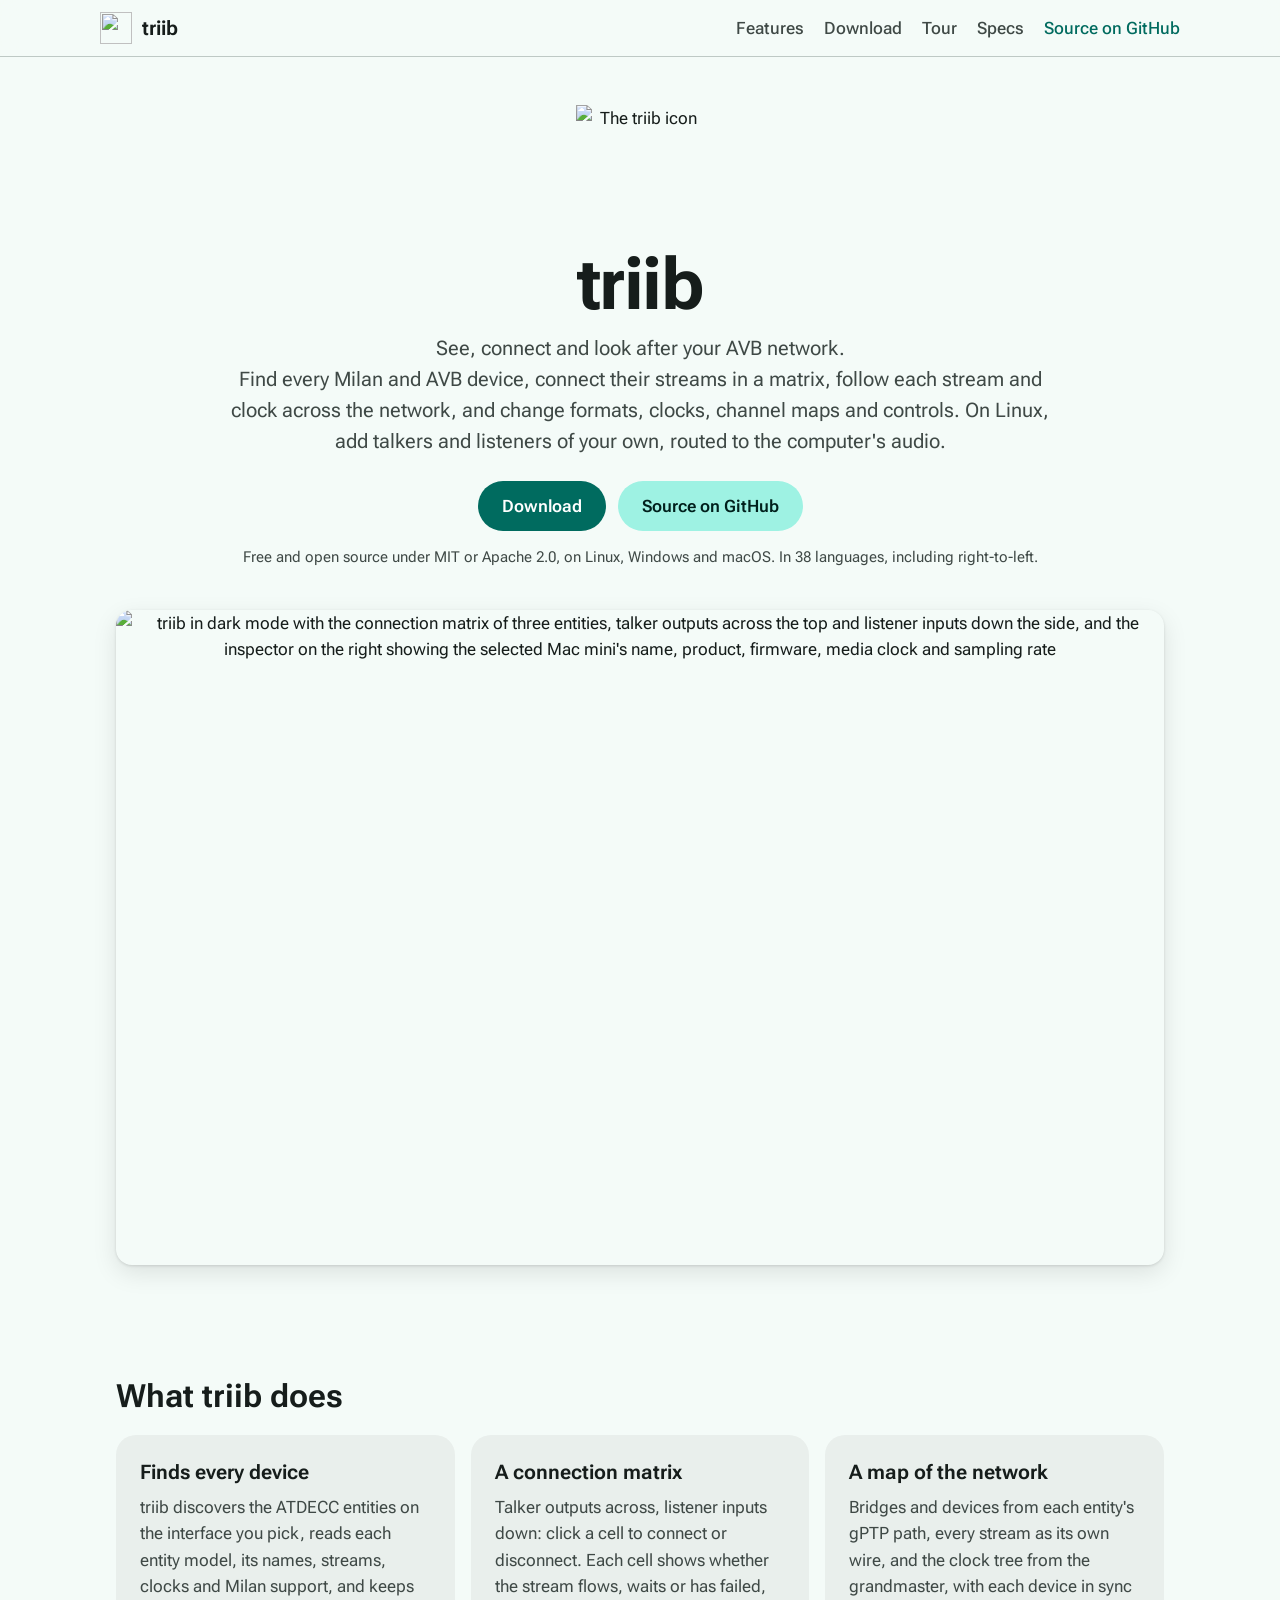
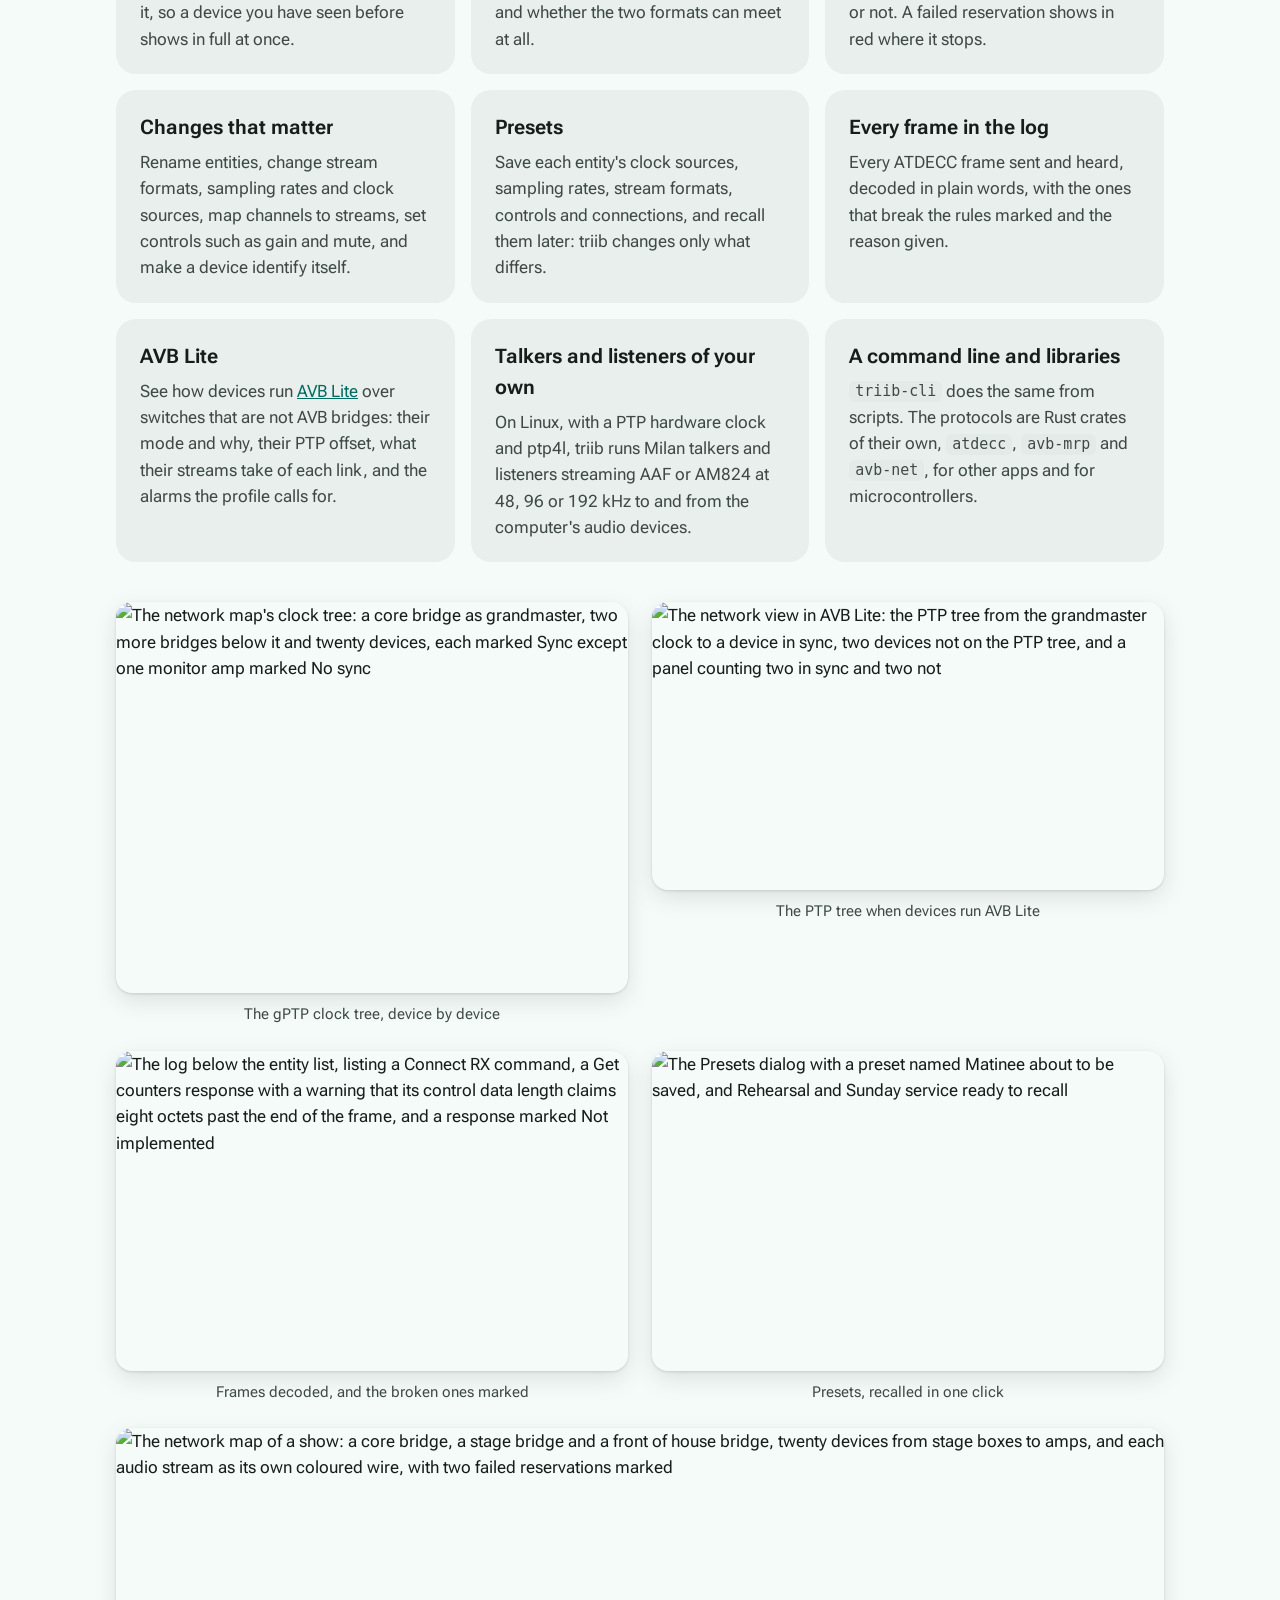
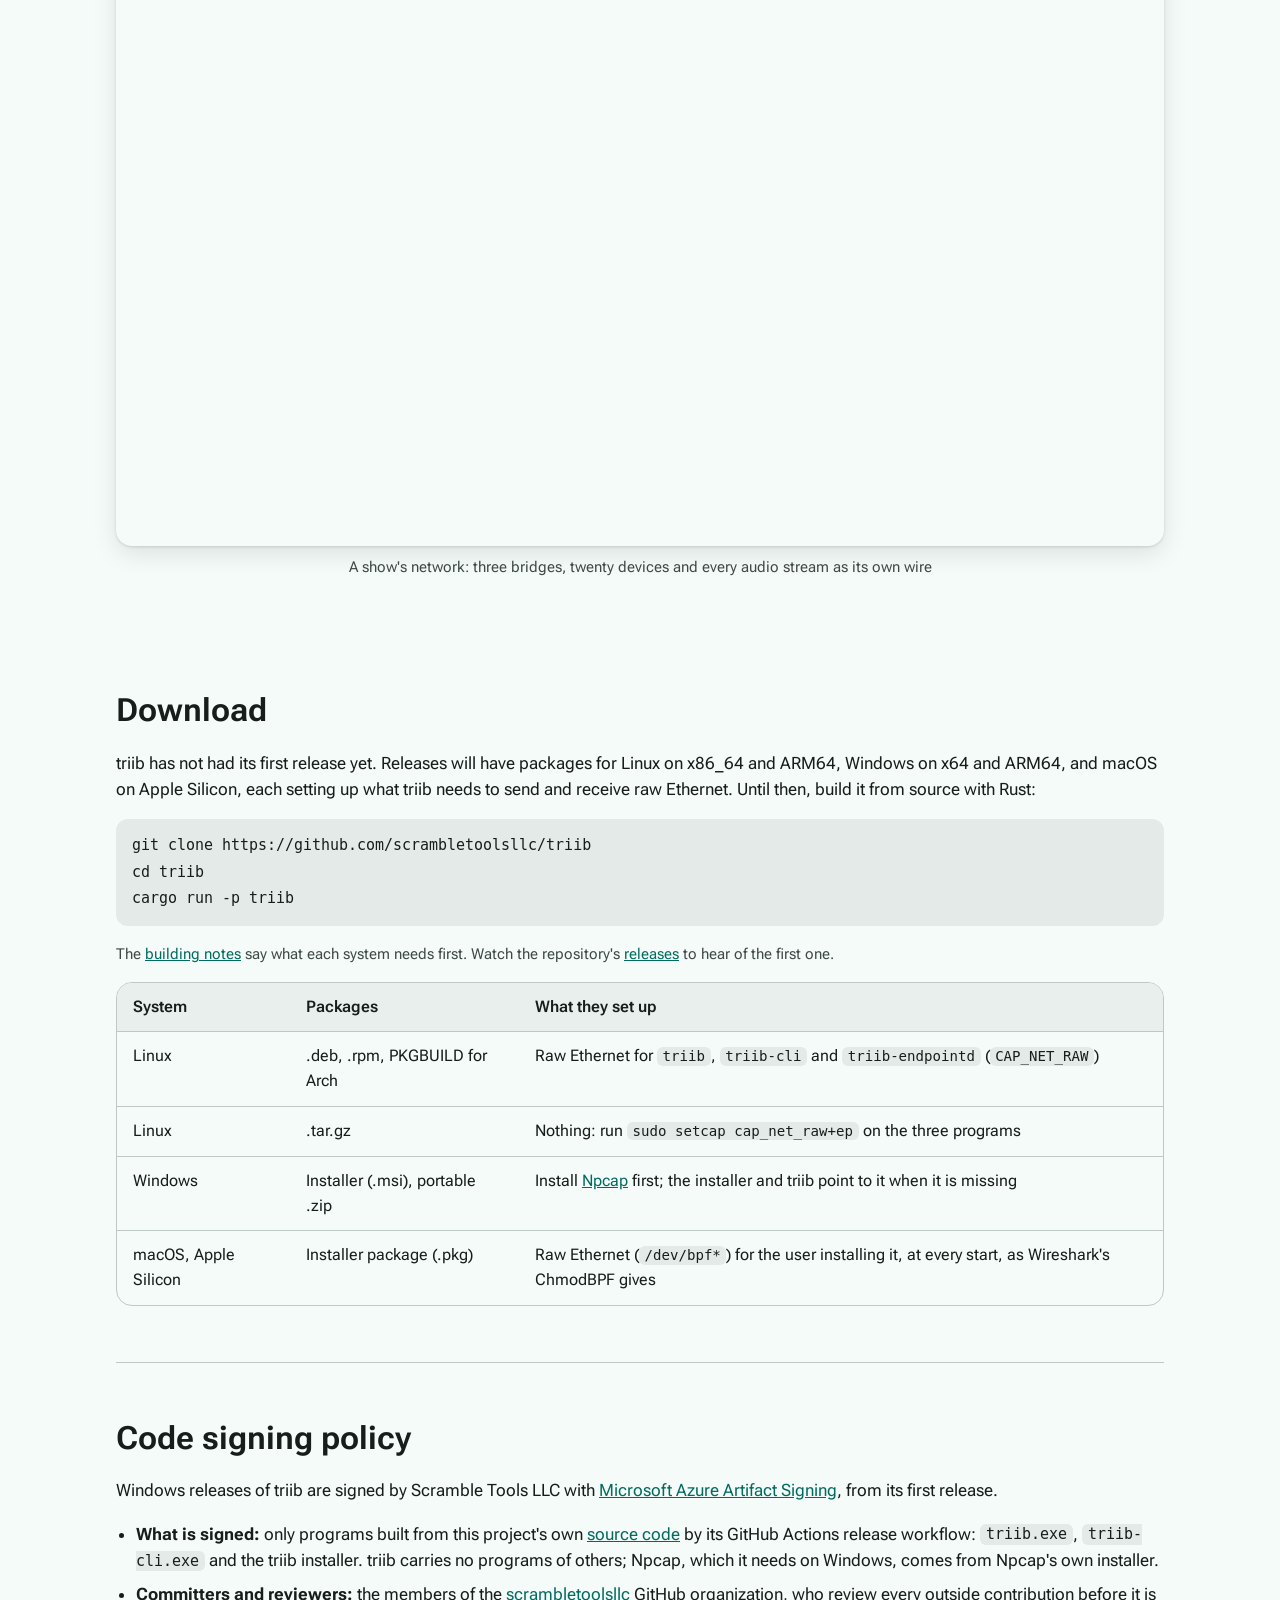
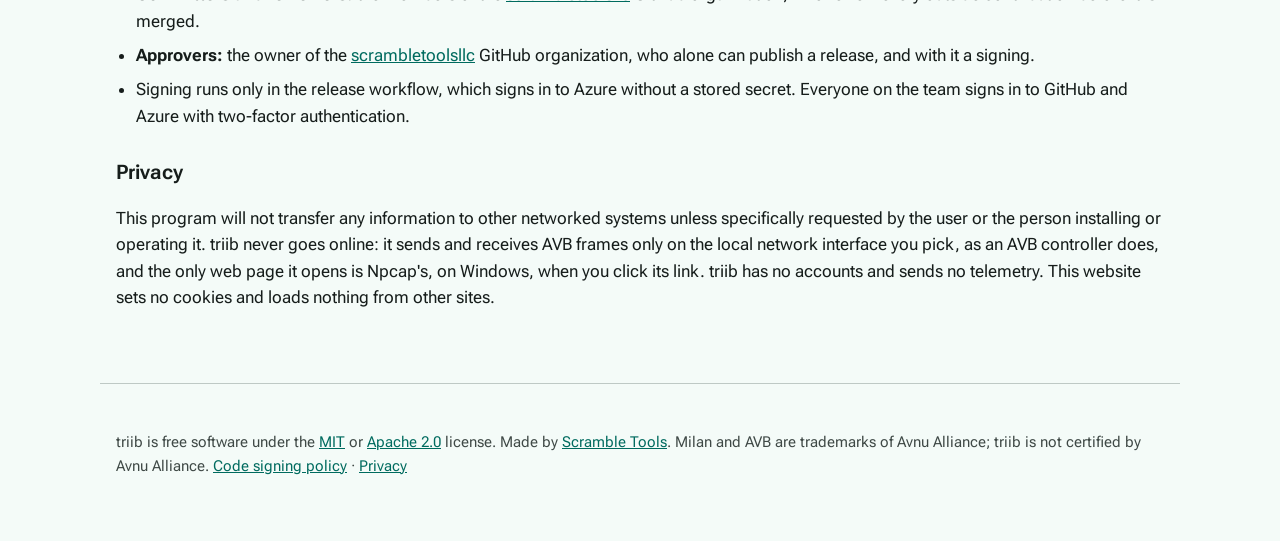
==== site/index.html @ e5b4dc51 "feat: a website, as prev has - site/ has the home page, a tour and the specifications, in the   app'" ====
<!doctype html>
<html lang="en">
<head>
<meta charset="utf-8">
<meta name="viewport" content="width=device-width, initial-scale=1">
<title>triib: an AVB and Milan controller for Linux, Windows and macOS</title>
<meta name="description" content="triib is a free, open source ATDECC (IEEE 1722.1) controller with Milan and AVB Lite support: it finds the AVB devices on your network, connects their streams, maps the network and its clocks, and on Linux runs talkers and listeners of its own.">
<link rel="icon" href="favicon.png" type="image/png">
<link rel="stylesheet" href="style.css">
</head>
<body>

<header class="top">
  <a class="brand" href="#"><img src="icon.png" alt="" width="32" height="32">triib</a>
  <nav>
    <a href="#features">Features</a>
    <a href="#download">Download</a>
    <a href="guide.html">Tour</a>
    <a href="specs.html">Specs</a>
    <a class="repo" href="https://github.com/scrambletoolsllc/triib">Source on GitHub</a>
  </nav>
</header>

<main>
  <section class="hero">
    <img class="hero-icon" src="icon.png" alt="The triib icon" width="128" height="128">
    <h1>triib</h1>
    <p class="lede"><span class="lede-first">See, connect and look after your AVB network.</span>
      <span class="lede-rest">Find every Milan and AVB device, connect their streams in a matrix, follow each stream and clock across the network, and change formats, clocks, channel maps and controls. On Linux, add talkers and listeners of your own, routed to the computer's&nbsp;audio.</span></p>
    <p class="actions">
      <a class="button filled" href="#download">Download</a>
      <a class="button tonal" href="https://github.com/scrambletoolsllc/triib">Source on GitHub</a>
    </p>
    <p class="small">Free and open source under MIT or Apache 2.0, on Linux, Windows and macOS. In 38 languages, including right-to-left.</p>
    <img class="shot hero-shot" src="screenshots/matrix.png" alt="triib in dark mode with the connection matrix of three entities, talker outputs across the top and listener inputs down the side, and the inspector on the right showing the selected Mac mini's name, product, firmware, media clock and sampling rate" width="1360" height="850">
  </section>

  <section id="features" class="features">
    <h2>What triib does</h2>
    <div class="grid">
      <article>
        <h3>Finds every device</h3>
        <p>triib discovers the ATDECC entities on the interface you pick, reads each entity model, its names, streams, clocks and Milan support, and keeps it, so a device you have seen before shows in full at once.</p>
      </article>
      <article>
        <h3>A connection matrix</h3>
        <p>Talker outputs across, listener inputs down: click a cell to connect or disconnect. Each cell shows whether the stream flows, waits or has failed, and whether the two formats can meet at all.</p>
      </article>
      <article>
        <h3>A map of the network</h3>
        <p>Bridges and devices from each entity's gPTP path, every stream as its own wire, and the clock tree from the grandmaster, with each device in sync or not. A failed reservation shows in red where it stops.</p>
      </article>
      <article>
        <h3>Changes that matter</h3>
        <p>Rename entities, change stream formats, sampling rates and clock sources, map channels to streams, set controls such as gain and mute, and make a device identify itself.</p>
      </article>
      <article>
        <h3>Presets</h3>
        <p>Save each entity's clock sources, sampling rates, stream formats, controls and connections, and recall them later: triib changes only what differs.</p>
      </article>
      <article>
        <h3>Every frame in the log</h3>
        <p>Every ATDECC frame sent and heard, decoded in plain words, with the ones that break the rules marked and the reason given.</p>
      </article>
      <article>
        <h3>AVB Lite</h3>
        <p>See how devices run <a href="https://github.com/avbcommunity/profiles/blob/main/avb_lite.md">AVB Lite</a> over switches that are not AVB bridges: their mode and why, their PTP offset, what their streams take of each link, and the alarms the profile calls for.</p>
      </article>
      <article>
        <h3>Talkers and listeners of your own</h3>
        <p>On Linux, with a PTP hardware clock and ptp4l, triib runs Milan talkers and listeners streaming AAF or AM824 at 48, 96 or 192 kHz to and from the computer's audio devices.</p>
      </article>
      <article>
        <h3>A command line and libraries</h3>
        <p><code>triib-cli</code> does the same from scripts. The protocols are Rust crates of their own, <code>atdecc</code>, <code>avb-mrp</code> and <code>avb-net</code>, for other apps and for microcontrollers.</p>
      </article>
    </div>
    <div class="gallery">
      <figure><img class="shot" src="screenshots/network-clock.png" alt="The network map's clock tree: a core bridge as grandmaster, two more bridges below it and twenty devices, each marked Sync except one monitor amp marked No sync" width="1360" height="1038" loading="lazy"><figcaption>The gPTP clock tree, device by device</figcaption></figure>
      <figure><img class="shot" src="screenshots/avb-lite.png" alt="The network view in AVB Lite: the PTP tree from the grandmaster clock to a device in sync, two devices not on the PTP tree, and a panel counting two in sync and two not" width="1360" height="765" loading="lazy"><figcaption>The PTP tree when devices run AVB Lite</figcaption></figure>
      <figure><img class="shot" src="screenshots/log.png" alt="The log below the entity list, listing a Connect RX command, a Get counters response with a warning that its control data length claims eight octets past the end of the frame, and a response marked Not implemented" width="1360" height="850" loading="lazy"><figcaption>Frames decoded, and the broken ones marked</figcaption></figure>
      <figure><img class="shot" src="screenshots/presets.png" alt="The Presets dialog with a preset named Matinee about to be saved, and Rehearsal and Sunday service ready to recall" width="1360" height="850" loading="lazy"><figcaption>Presets, recalled in one click</figcaption></figure>
    </div>
    <figure class="wide">
      <img class="shot" src="screenshots/network.png" alt="The network map of a show: a core bridge, a stage bridge and a front of house bridge, twenty devices from stage boxes to amps, and each audio stream as its own coloured wire, with two failed reservations marked" width="1360" height="932" loading="lazy">
      <figcaption>A show's network: three bridges, twenty devices and every audio stream as its own wire</figcaption>
    </figure>
  </section>

  <section id="download" class="download">
    <h2>Download</h2>
    <p>triib has not had its first release yet. Releases will have packages for Linux on x86_64 and ARM64, Windows on x64 and ARM64, and macOS on Apple Silicon, each setting up what triib needs to send and receive raw Ethernet. Until then, build it from source with Rust:</p>
    <pre><code>git clone https://github.com/scrambletoolsllc/triib
cd triib
cargo run -p triib</code></pre>
    <p class="small">The <a href="https://github.com/scrambletoolsllc/triib#building">building notes</a> say what each system needs first. Watch the repository's <a href="https://github.com/scrambletoolsllc/triib/releases">releases</a> to hear of the first one.</p>
    <div class="table">
      <table>
        <thead><tr><th>System</th><th>Packages</th><th>What they set up</th></tr></thead>
        <tbody>
          <tr><td>Linux</td><td>.deb, .rpm, PKGBUILD for Arch</td><td>Raw Ethernet for <code>triib</code>, <code>triib-cli</code> and <code>triib-endpointd</code> (<code>CAP_NET_RAW</code>)</td></tr>
          <tr><td>Linux</td><td>.tar.gz</td><td>Nothing: run <code>sudo setcap cap_net_raw+ep</code> on the three programs</td></tr>
          <tr><td>Windows</td><td>Installer (.msi), portable .zip</td><td>Install <a href="https://npcap.com">Npcap</a> first; the installer and triib point to it when it is missing</td></tr>
          <tr><td>macOS, Apple Silicon</td><td>Installer package (.pkg)</td><td>Raw Ethernet (<code>/dev/bpf*</code>) for the user installing it, at every start, as Wireshark's ChmodBPF gives</td></tr>
        </tbody>
      </table>
    </div>
  </section>

  <section id="code-signing" class="policy">
    <h2>Code signing policy</h2>
    <p>Windows releases of triib are signed by Scramble Tools LLC with
      <a href="https://learn.microsoft.com/azure/artifact-signing/">Microsoft Azure Artifact Signing</a>, from its first release.</p>
    <ul>
      <li><strong>What is signed:</strong> only programs built from this project's own
        <a href="https://github.com/scrambletoolsllc/triib">source code</a> by its GitHub Actions release
        workflow: <code>triib.exe</code>, <code>triib-cli.exe</code> and the triib installer. triib carries no
        programs of others; Npcap, which it needs on Windows, comes from Npcap's own installer.</li>
      <li><strong>Committers and reviewers:</strong> the members of the
        <a href="https://github.com/scrambletoolsllc">scrambletoolsllc</a> GitHub organization, who review
        every outside contribution before it is merged.</li>
      <li><strong>Approvers:</strong> the owner of the
        <a href="https://github.com/scrambletoolsllc">scrambletoolsllc</a> GitHub organization, who alone can
        publish a release, and with it a signing.</li>
      <li>Signing runs only in the release workflow, which signs in to Azure without a stored secret.
        Everyone on the team signs in to GitHub and Azure with two-factor authentication.</li>
    </ul>
    <h3 id="privacy">Privacy</h3>
    <p>This program will not transfer any information to other networked systems unless specifically
      requested by the user or the person installing or operating it. triib never goes online: it
      sends and receives AVB frames only on the local network interface you pick, as an AVB
      controller does, and the only web page it opens is Npcap's, on Windows, when you click its
      link. triib has no accounts and sends no telemetry. This website sets no cookies and loads
      nothing from other sites.</p>
  </section>
</main>

<footer>
  <p>triib is free software under the <a href="https://github.com/scrambletoolsllc/triib/blob/main/LICENSE-MIT">MIT</a> or <a href="https://github.com/scrambletoolsllc/triib/blob/main/LICENSE-APACHE">Apache 2.0</a> license.
    Made by <a href="https://github.com/scrambletoolsllc">Scramble Tools</a>.
    Milan and AVB are trademarks of Avnu Alliance; triib is not certified by Avnu Alliance.
    <a href="#code-signing">Code signing policy</a> · <a href="#privacy">Privacy</a></p>
</footer>

</body>
</html>
---- site/style.css ----
/* triib's website, in the app's own Material 3 colors, from its teal seed. */

@font-face {
  font-family: "Roboto Flex";
  src: url("RobotoFlex.ttf") format("truetype");
  font-weight: 100 1000;
  font-display: swap;
}

:root {
  --primary: #006b5f;
  --on-primary: #ffffff;
  --primary-container: #9ef2e3;
  --on-primary-container: #00201c;
  --surface: #f4fbf8;
  --surface-container: #e9efec;
  --surface-container-high: #e3eae7;
  --on-surface: #161d1b;
  --on-surface-variant: #3f4946;
  --outline-variant: #bec9c5;
  --shadow: 0 1px 3px rgb(0 0 0 / 0.12), 0 8px 24px rgb(0 0 0 / 0.10);
  --hero-shadow: var(--shadow);
  color-scheme: light;
}

@media (prefers-color-scheme: dark) {
  :root {
    --primary: #82d5c7;
    --on-primary: #003731;
    --primary-container: #005048;
    --on-primary-container: #9ef2e3;
    --surface: #0e1513;
    --surface-container: #1a211f;
    --surface-container-high: #252b2a;
    --on-surface: #dde4e1;
    --on-surface-variant: #bec9c5;
    --outline-variant: #3f4946;
    --shadow: 0 1px 3px rgb(0 0 0 / 0.4), 0 8px 24px rgb(0 0 0 / 0.35);
    /* A hairline and a soft glow in the accent color, so the dark hero
       screenshot stands off the dark page. */
    --hero-shadow:
      0 0 0 1px rgb(130 213 199 / 0.20),
      0 0 48px 0 rgb(130 213 199 / 0.18),
      0 0 140px 16px rgb(0 137 123 / 0.22),
      0 24px 64px rgb(0 0 0 / 0.5);
    color-scheme: dark;
  }
}

* { box-sizing: border-box; }

body {
  margin: 0;
  background: var(--surface);
  color: var(--on-surface);
  font-family: "Roboto Flex", system-ui, sans-serif;
  font-size: 17px;
  line-height: 1.55;
}

a { color: var(--primary); }

code {
  font-family: ui-monospace, "DejaVu Sans Mono", monospace;
  font-size: 0.88em;
  background: var(--surface-container-high);
  padding: 0.1em 0.4em;
  border-radius: 6px;
  overflow-wrap: anywhere;
}

.top {
  position: sticky;
  top: 0;
  z-index: 1;
  display: flex;
  align-items: center;
  justify-content: space-between;
  gap: 16px;
  flex-wrap: wrap;
  padding: 12px max(16px, calc((100% - 1080px) / 2));
  background: color-mix(in srgb, var(--surface) 88%, transparent);
  backdrop-filter: blur(12px);
  border-bottom: 1px solid var(--outline-variant);
}

.brand {
  display: flex;
  align-items: center;
  gap: 10px;
  color: var(--on-surface);
  font-weight: 650;
  font-size: 20px;
  text-decoration: none;
}

.top nav { display: flex; gap: 20px; flex-wrap: wrap; }
.top nav a { color: var(--on-surface-variant); text-decoration: none; font-weight: 500; }
.top nav a:hover { color: var(--primary); }
.top nav .repo { color: var(--primary); }

main, footer { max-width: 1080px; margin: 0 auto; padding: 0 16px; }

section { padding: 56px 0; }
h1 { font-size: clamp(48px, 9vw, 72px); line-height: 1; margin: 16px 0 12px; font-weight: 700; letter-spacing: -0.02em; }
h2 { font-size: 32px; line-height: 1.2; margin: 0 0 20px; font-weight: 650; }
h3 { font-size: 20px; margin: 0 0 6px; font-weight: 650; }

.hero { text-align: center; padding-top: 48px; }
.hero-icon { display: block; margin: 0 auto; }
.lede { font-size: 20px; max-width: 680px; margin: 0 auto 24px; color: var(--on-surface-variant); }
/* The rest of the hero's lede wraps at twice the width of its first
   line, centred under it; narrower windows wrap it at their own width. */
.hero .lede { width: fit-content; max-width: none; }
.lede-first { display: block; white-space: nowrap; }
.lede-rest { display: block; width: 0; min-width: 200%; margin-left: -50%; }
@media (max-width: 1000px) {
  .hero .lede { max-width: 680px; }
  .lede-rest { width: auto; min-width: 0; margin-left: 0; }
}
@media (max-width: 640px) {
  .lede-first { white-space: normal; }
}
.small { font-size: 15px; color: var(--on-surface-variant); }

.actions { display: flex; gap: 12px; justify-content: center; flex-wrap: wrap; margin: 0 0 12px; }
.button {
  display: inline-block;
  padding: 12px 24px;
  border-radius: 999px;
  font-weight: 600;
  text-decoration: none;
}
.button.filled { background: var(--primary); color: var(--on-primary); }
.button.tonal { background: var(--primary-container); color: var(--on-primary-container); }
.button:hover { filter: brightness(1.08); }

.shot { display: block; width: 100%; height: auto; border-radius: 16px; box-shadow: var(--shadow); }
.hero-shot { margin-top: 40px; box-shadow: var(--hero-shadow); }

.grid { display: grid; grid-template-columns: repeat(auto-fit, minmax(280px, 1fr)); gap: 16px; }
.grid article { background: var(--surface-container); border-radius: 20px; padding: 22px 24px; }
.grid p { margin: 0; color: var(--on-surface-variant); }

.gallery { display: grid; grid-template-columns: repeat(2, 1fr); gap: 24px; margin-top: 40px; }
.gallery.three { grid-template-columns: repeat(3, 1fr); }
.shot.plain { border-radius: 8px; }
.section-lede { max-width: 720px; margin: 0 auto; text-align: center; color: var(--on-surface-variant); }
figure { margin: 0; }
figure.wide { margin-top: 24px; }
figcaption { margin-top: 10px; text-align: center; color: var(--on-surface-variant); font-size: 15px; }

.table { overflow-x: auto; border-radius: 16px; border: 1px solid var(--outline-variant); }
table { width: 100%; border-collapse: collapse; font-size: 16px; }
th, td { text-align: left; padding: 12px 16px; border-bottom: 1px solid var(--outline-variant); vertical-align: top; }
tr:last-child td { border-bottom: none; }
th { background: var(--surface-container); font-weight: 600; }
td a { white-space: nowrap; }

.policy { border-top: 1px solid var(--outline-variant); }
.policy ul { padding-left: 20px; }
.policy li { margin-bottom: 8px; }
.policy h3 { margin-top: 28px; }

/* The specifications: label and value rows. */
.spec { width: 100%; border-collapse: collapse; margin: 8px 0 16px; font-size: 16px; }
.spec th, .spec td { text-align: left; vertical-align: top; padding: 10px 0; border-bottom: 1px solid var(--outline-variant); }
.spec th { width: 190px; padding-right: 20px; background: none; color: var(--on-surface-variant); font-weight: 600; }
.spec tr:last-child th, .spec tr:last-child td { border-bottom: none; }
.lede-left { color: var(--on-surface-variant); font-size: 18px; }
@media (max-width: 640px) {
  .spec, .spec tbody, .spec tr, .spec th, .spec td { display: block; width: auto; }
  .spec tr { padding: 0; border-bottom: 1px solid var(--outline-variant); }
  .spec tr:last-child { border-bottom: none; }
  .spec th { padding: 10px 0 0; border: none; }
  .spec td { padding: 2px 0 10px; border: none; }
}

/* The guide: one column of text, its screenshots a little wider. */
.guide { max-width: 860px; padding-top: 32px; padding-bottom: 56px; }
.guide h1 { font-size: clamp(40px, 7vw, 56px); margin-bottom: 24px; }
.guide h2 { margin-top: 56px; scroll-margin-top: 80px; }
.guide h3 { margin-top: 32px; scroll-margin-top: 80px; }
.guide figure { margin: 24px 0; }
.guide .table { margin: 16px 0; }
.guide pre { background: var(--surface-container-high); border-radius: 12px; padding: 14px 16px; overflow-x: auto; }
.guide pre code { background: none; padding: 0; overflow-wrap: normal; }
.guide li { margin-bottom: 6px; }
.guide .gallery { margin: 16px 0; gap: 16px; }
.guide figure.states { max-width: 520px; margin-left: auto; margin-right: auto; }
.guide figure.portrait { max-width: 460px; margin-left: auto; margin-right: auto; }
.contents ul { display: flex; flex-wrap: wrap; gap: 8px; padding: 0; margin: 0 0 24px; list-style: none; }
.contents li { margin: 0; }
.contents a { display: inline-block; padding: 6px 14px; border-radius: 999px; background: var(--surface-container); color: var(--on-surface); text-decoration: none; font-size: 15px; }
.contents a:hover { background: var(--primary-container); color: var(--on-primary-container); }

/* Building from source, until the first release. */
.download pre { background: var(--surface-container-high); border-radius: 12px; padding: 14px 16px; overflow-x: auto; }
.download pre code { background: none; padding: 0; overflow-wrap: normal; }

footer { padding: 32px 16px 48px; border-top: 1px solid var(--outline-variant); color: var(--on-surface-variant); font-size: 15px; }

@media (max-width: 640px) {
  section { padding: 40px 0; }
  .gallery, .gallery.three { grid-template-columns: 1fr; }
  /* Each download as a small card: the system, the file, then how. */
  thead { display: none; }
  table, tbody, tr, td { display: block; }
  tr { padding: 12px 16px; border-bottom: 1px solid var(--outline-variant); }
  tr:last-child { border-bottom: none; }
  td { padding: 2px 0; border: none; }
  td:first-child { font-weight: 600; }
  td:empty { display: none; }
  td code { white-space: normal; word-break: break-all; }
  .lede { font-size: 18px; }
  .top nav { gap: 14px; font-size: 15px; }
}
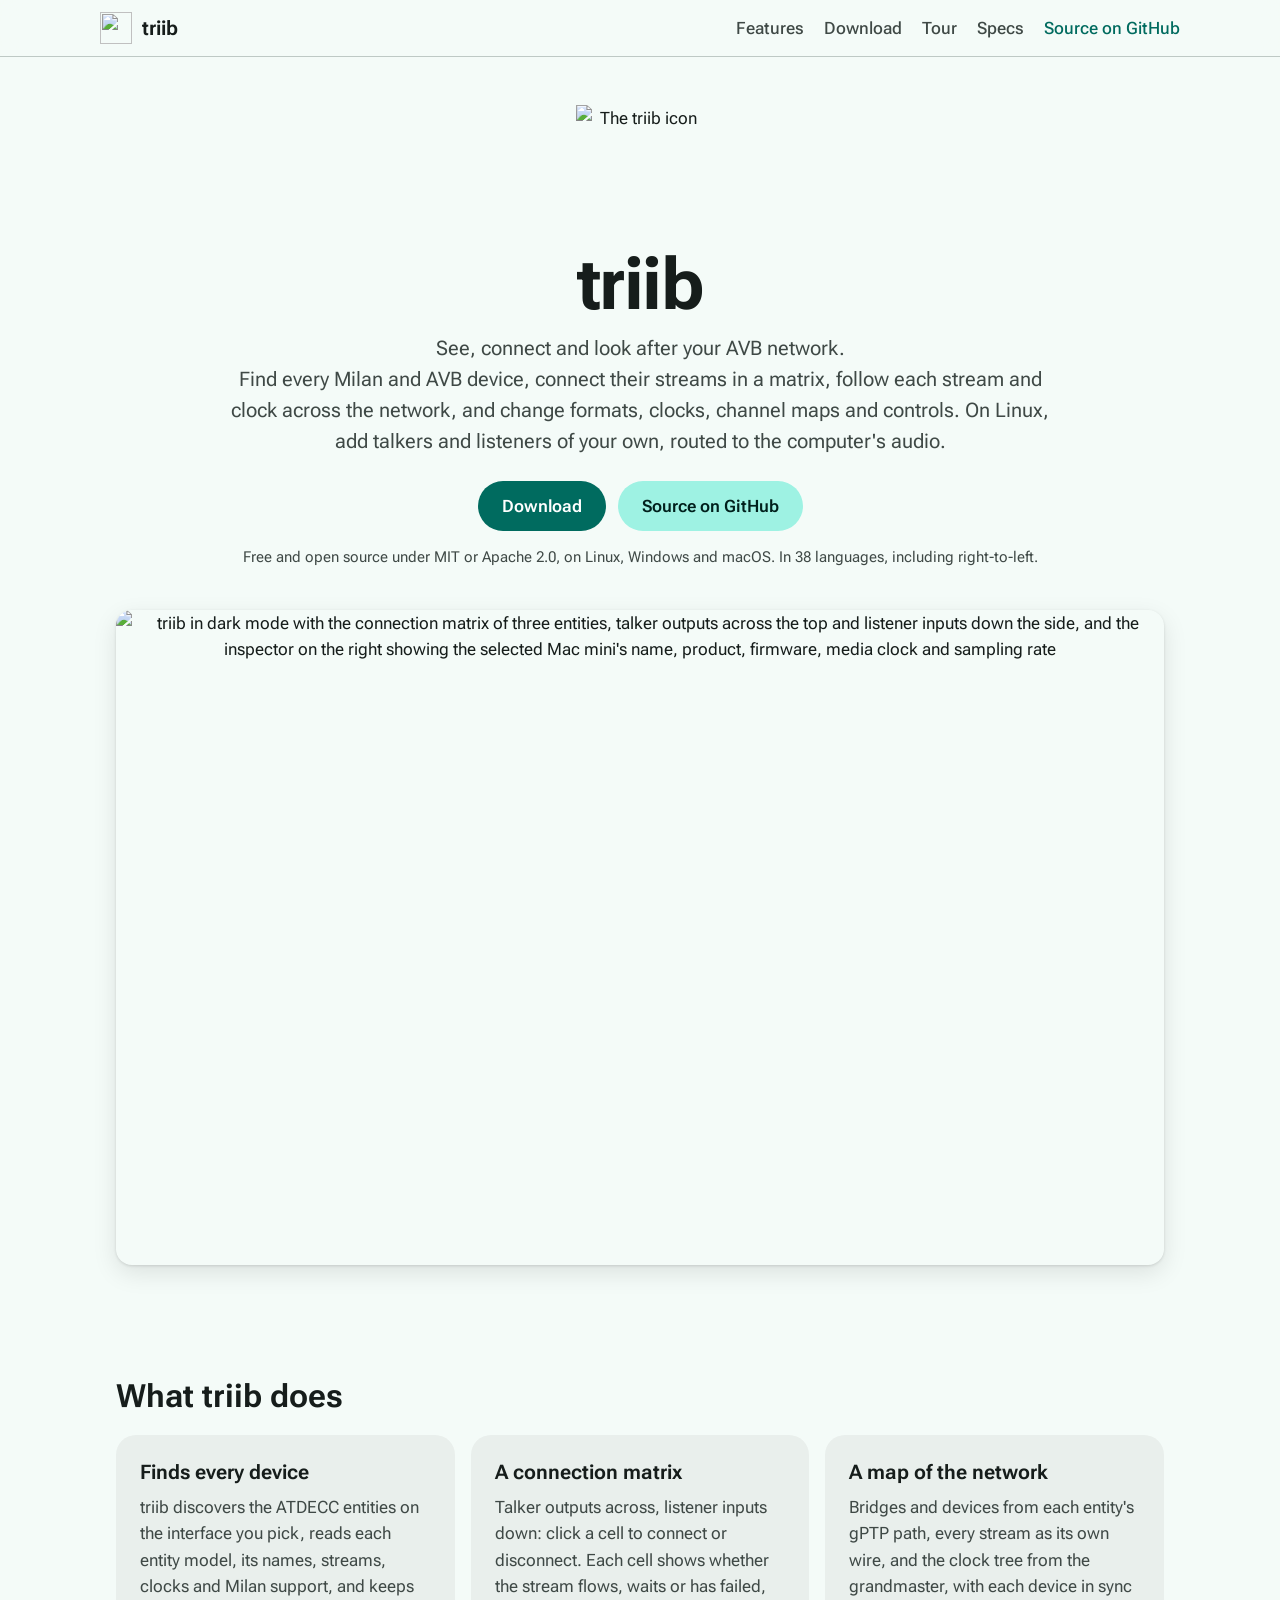
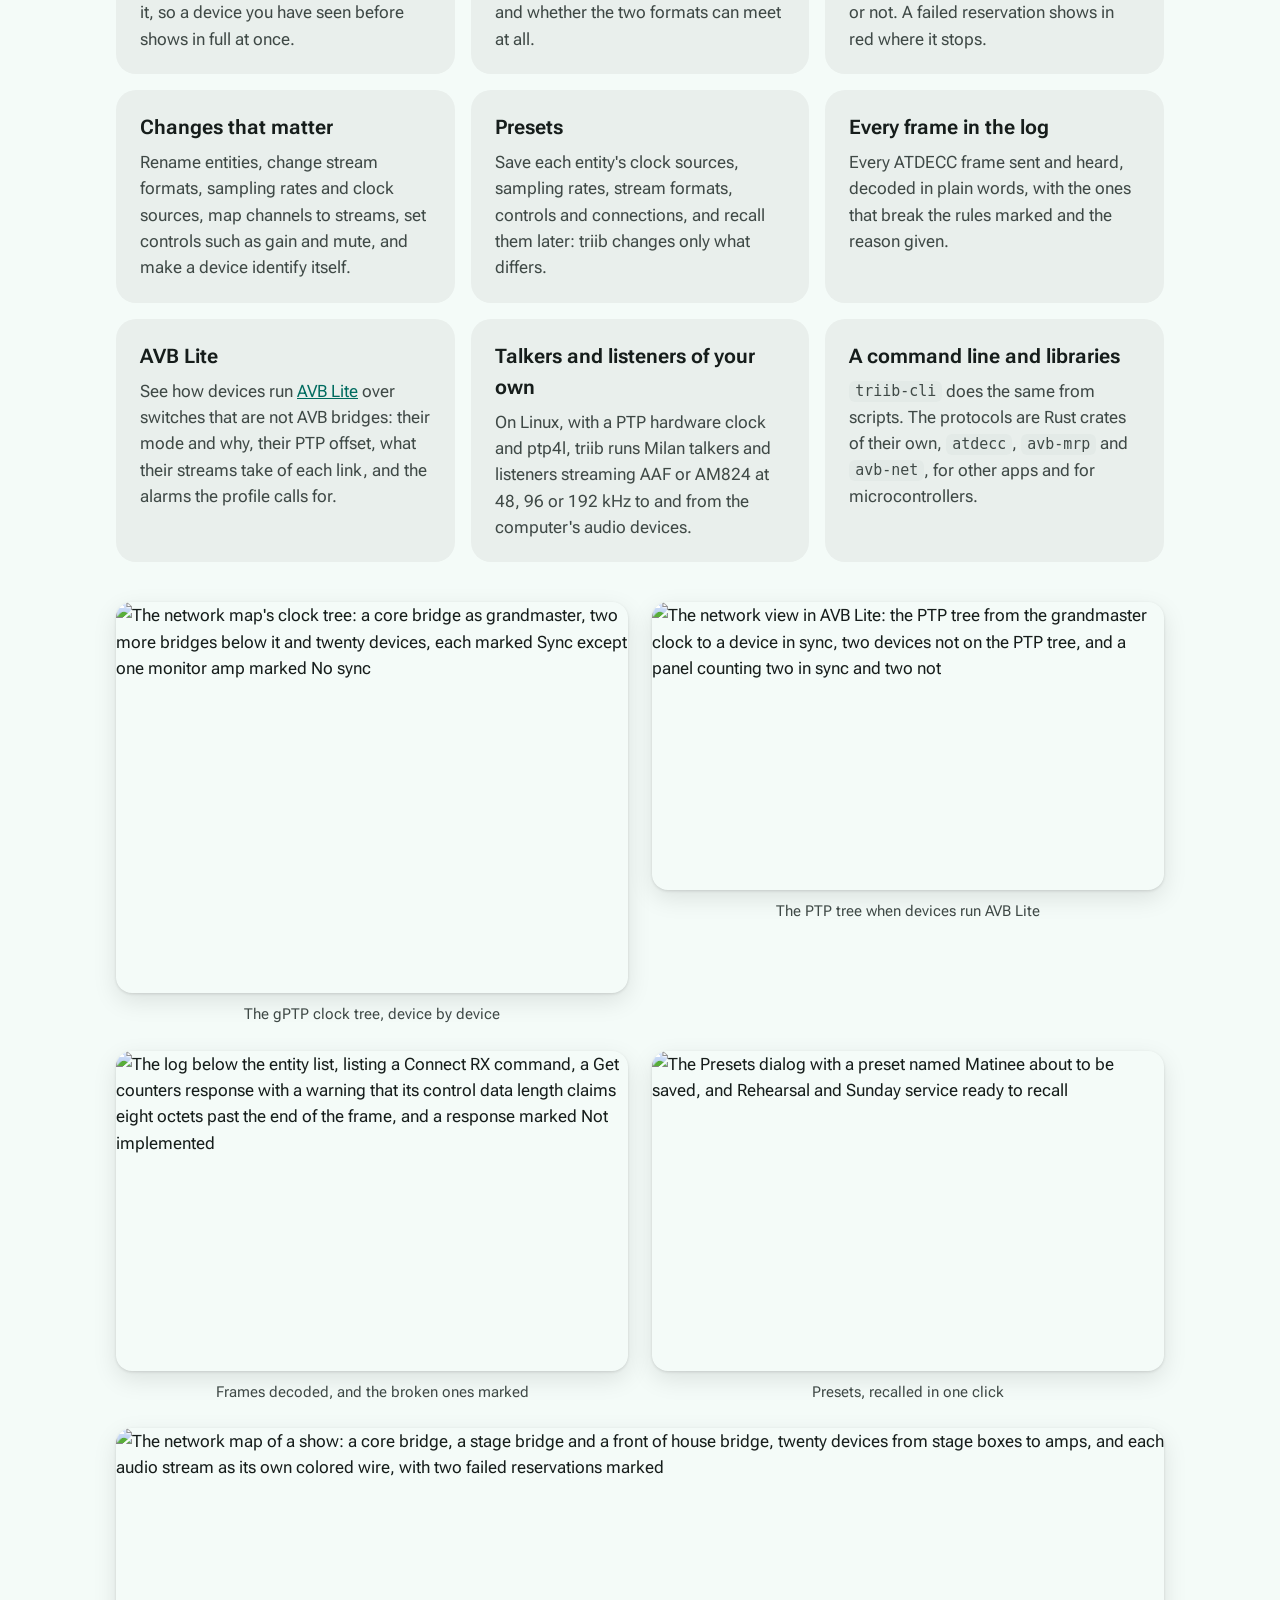
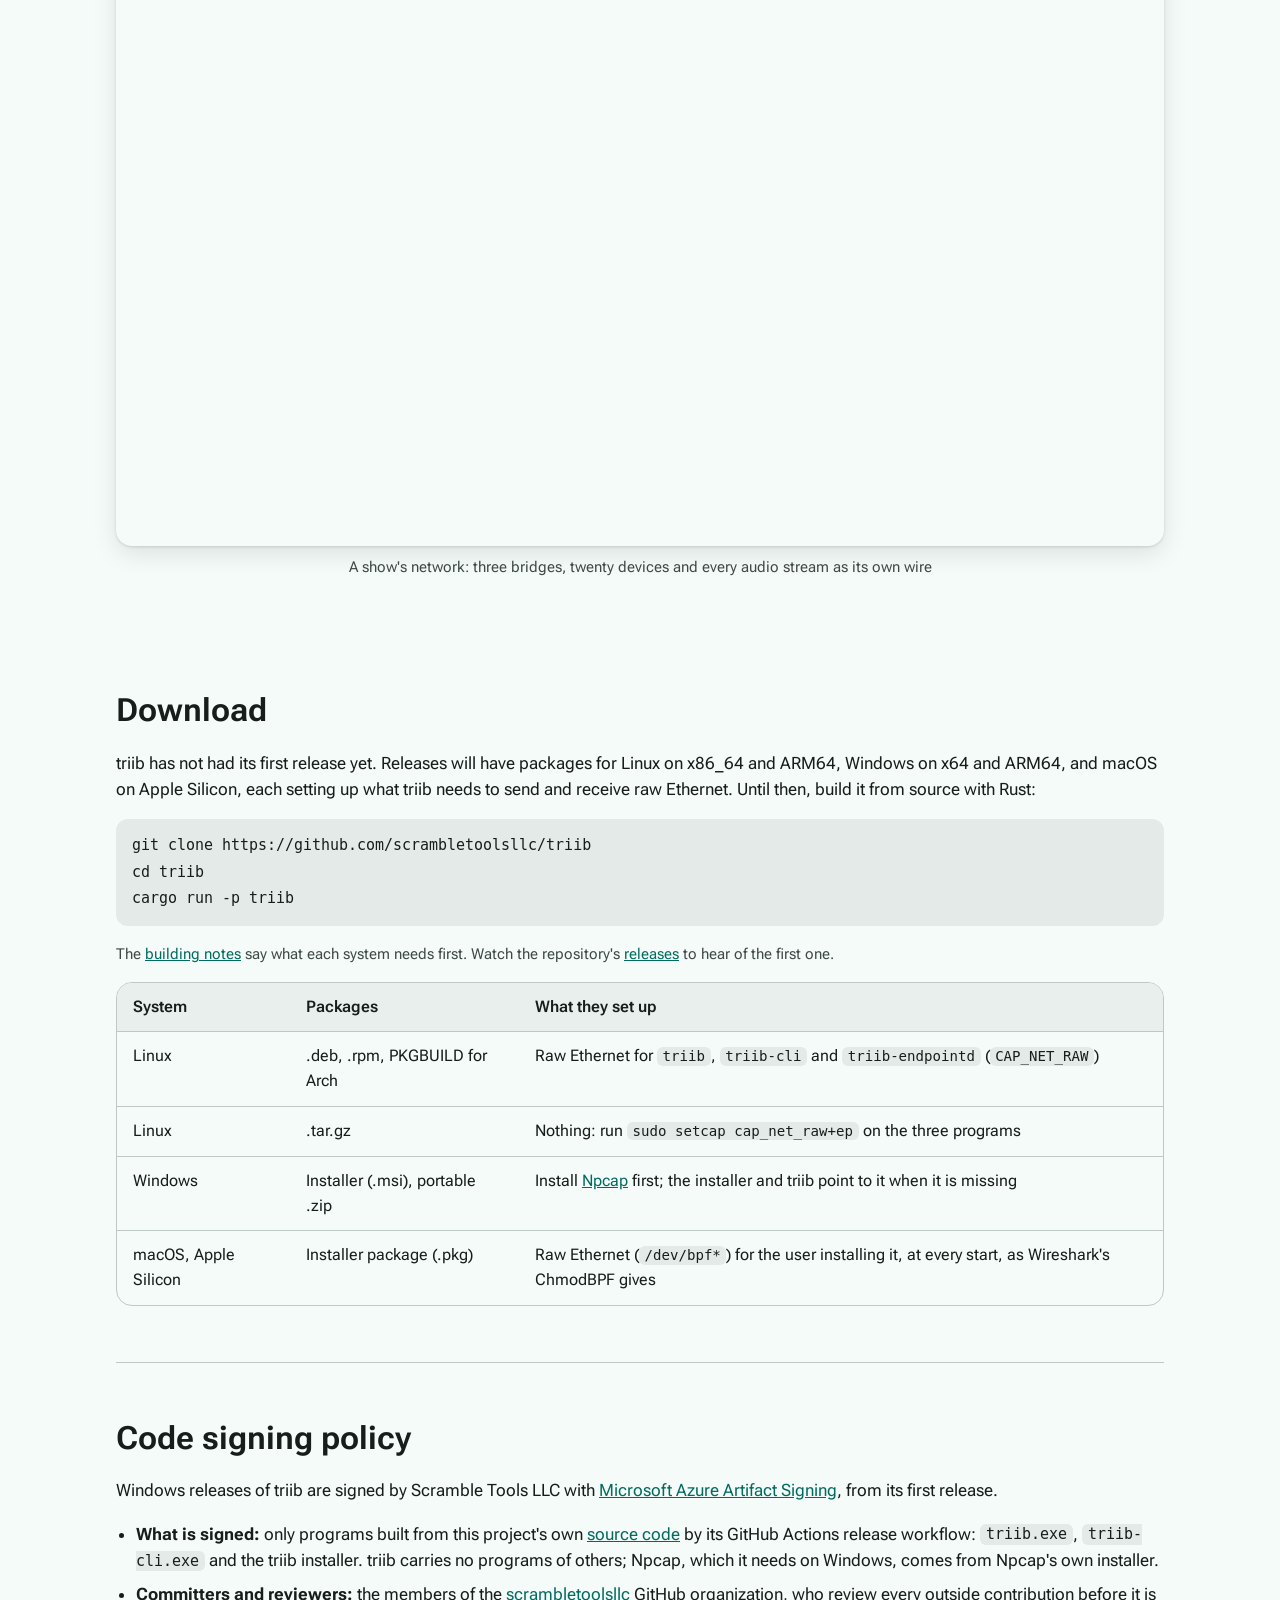
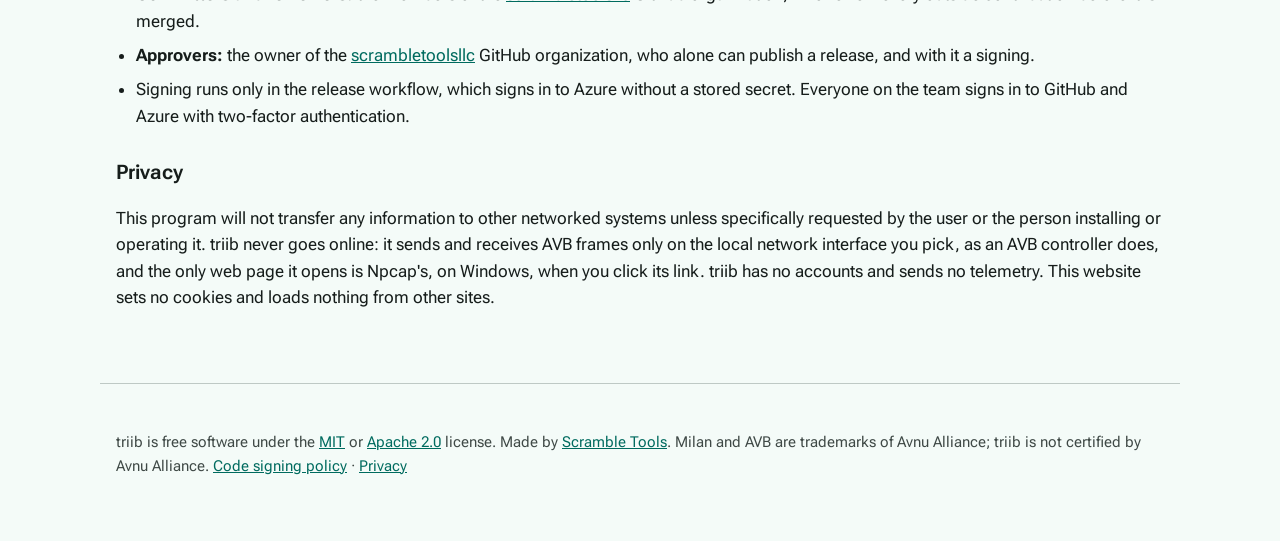
==== commit e0099967: "fix: US English spellings in triib's text - The US English catalogue's network help said "colour", "" ====
--- a/site/index.html
+++ b/site/index.html
@@ -82,7 +82,7 @@
       <figure><img class="shot" src="screenshots/presets.png" alt="The Presets dialog with a preset named Matinee about to be saved, and Rehearsal and Sunday service ready to recall" width="1360" height="850" loading="lazy"><figcaption>Presets, recalled in one click</figcaption></figure>
     </div>
     <figure class="wide">
-      <img class="shot" src="screenshots/network.png" alt="The network map of a show: a core bridge, a stage bridge and a front of house bridge, twenty devices from stage boxes to amps, and each audio stream as its own coloured wire, with two failed reservations marked" width="1360" height="932" loading="lazy">
+      <img class="shot" src="screenshots/network.png" alt="The network map of a show: a core bridge, a stage bridge and a front of house bridge, twenty devices from stage boxes to amps, and each audio stream as its own colored wire, with two failed reservations marked" width="1360" height="932" loading="lazy">
       <figcaption>A show's network: three bridges, twenty devices and every audio stream as its own wire</figcaption>
     </figure>
   </section>
--- a/site/style.css
+++ b/site/style.css
@@ -110,7 +110,7 @@
 .hero-icon { display: block; margin: 0 auto; }
 .lede { font-size: 20px; max-width: 680px; margin: 0 auto 24px; color: var(--on-surface-variant); }
 /* The rest of the hero's lede wraps at twice the width of its first
-   line, centred under it; narrower windows wrap it at their own width. */
+   line, centered under it; narrower windows wrap it at their own width. */
 .hero .lede { width: fit-content; max-width: none; }
 .lede-first { display: block; white-space: nowrap; }
 .lede-rest { display: block; width: 0; min-width: 200%; margin-left: -50%; }
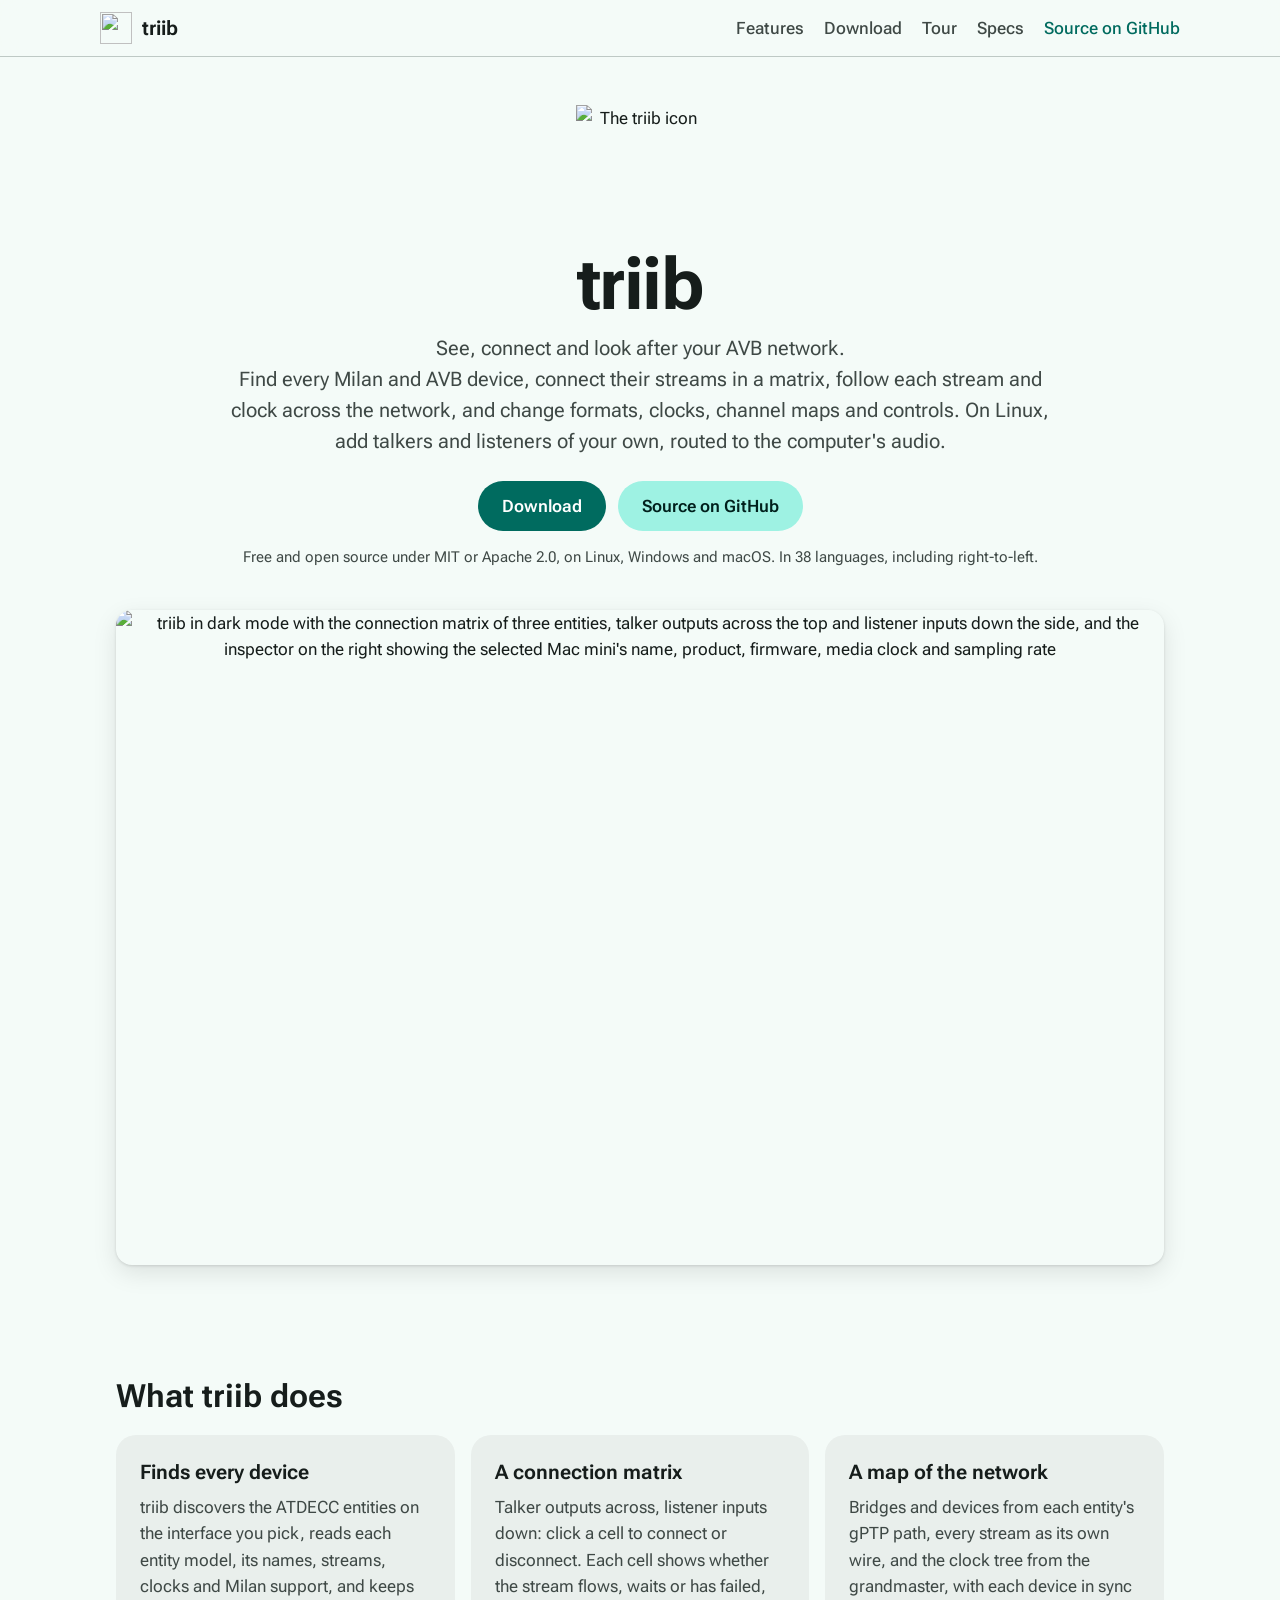
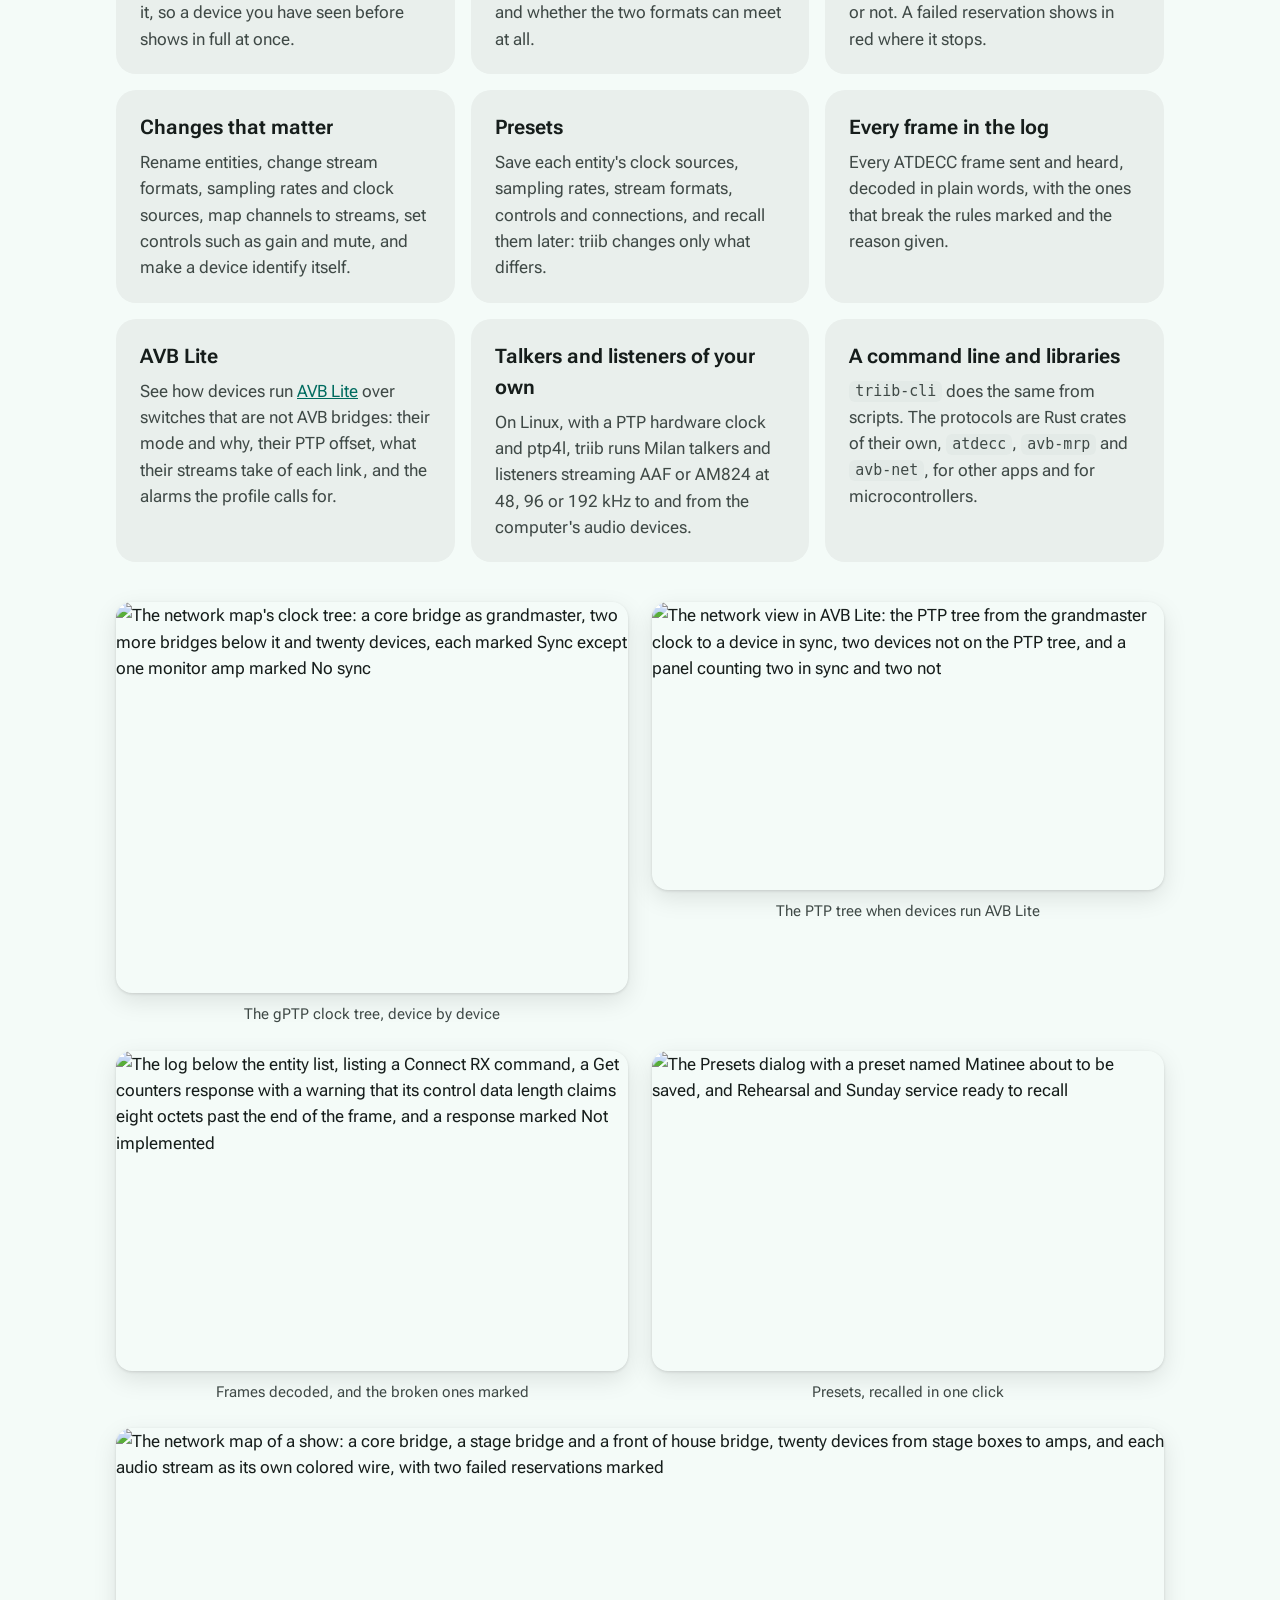
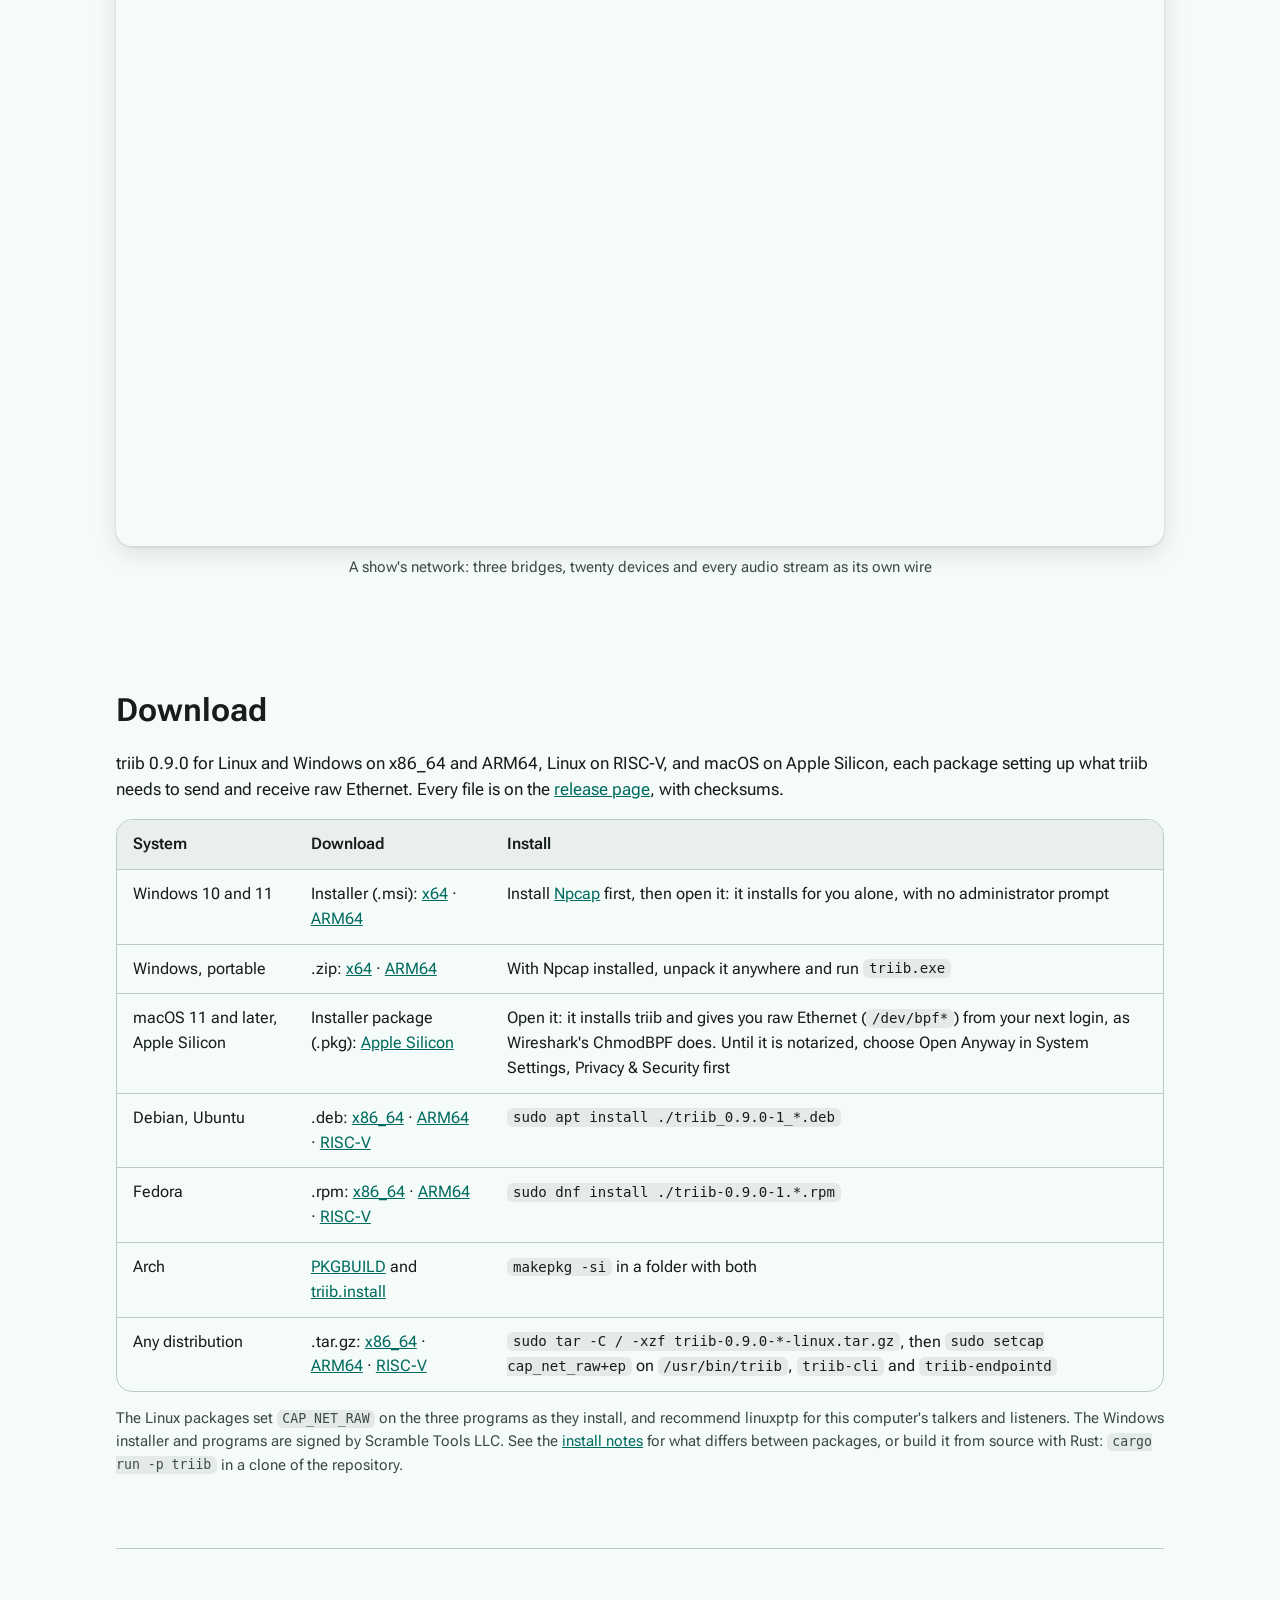
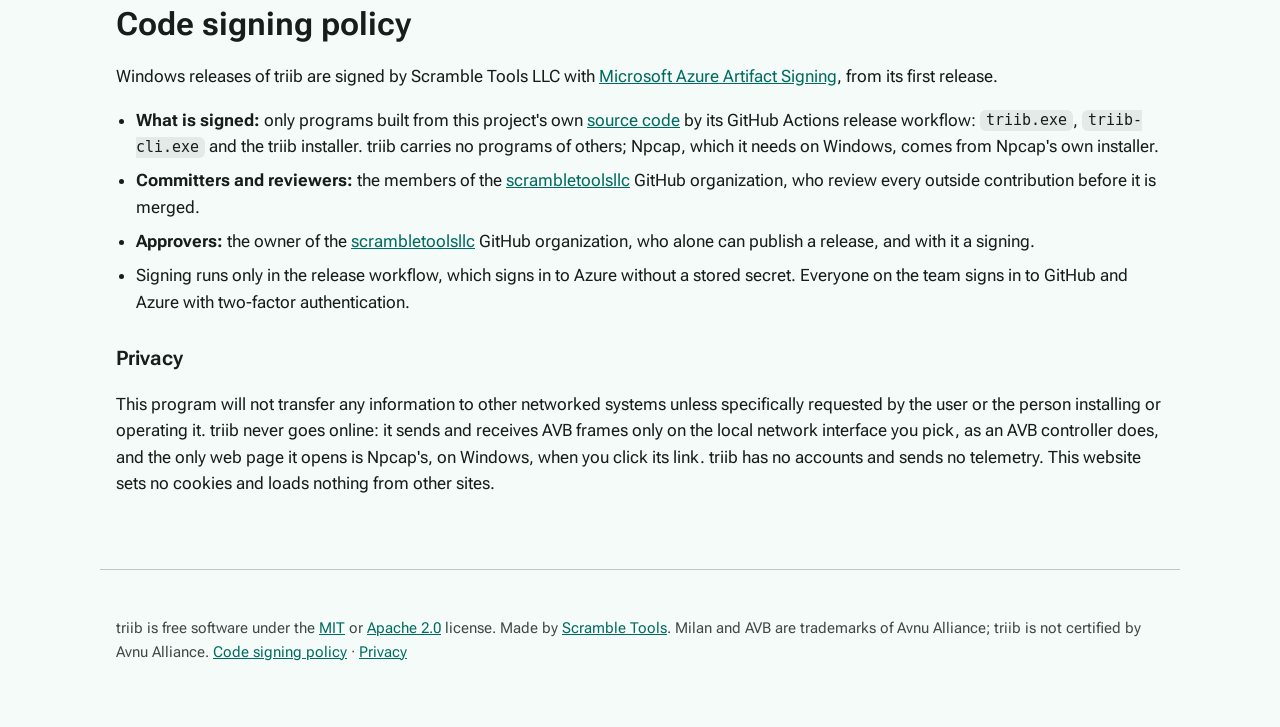
==== commit ed3aa5aa: "docs: the website's downloads for 0.9.0 - The download section links each package of the release, wi" ====
--- a/site/index.html
+++ b/site/index.html
@@ -89,22 +89,22 @@
 
   <section id="download" class="download">
     <h2>Download</h2>
-    <p>triib has not had its first release yet. Releases will have packages for Linux on x86_64 and ARM64, Windows on x64 and ARM64, and macOS on Apple Silicon, each setting up what triib needs to send and receive raw Ethernet. Until then, build it from source with Rust:</p>
-    <pre><code>git clone https://github.com/scrambletoolsllc/triib
-cd triib
-cargo run -p triib</code></pre>
-    <p class="small">The <a href="https://github.com/scrambletoolsllc/triib#building">building notes</a> say what each system needs first. Watch the repository's <a href="https://github.com/scrambletoolsllc/triib/releases">releases</a> to hear of the first one.</p>
+    <p>triib 0.9.0 for Linux and Windows on x86_64 and ARM64, Linux on RISC-V, and macOS on Apple Silicon, each package setting up what triib needs to send and receive raw Ethernet. Every file is on the <a href="https://github.com/scrambletoolsllc/triib/releases/latest">release page</a>, with checksums.</p>
     <div class="table">
       <table>
-        <thead><tr><th>System</th><th>Packages</th><th>What they set up</th></tr></thead>
+        <thead><tr><th>System</th><th>Download</th><th>Install</th></tr></thead>
         <tbody>
-          <tr><td>Linux</td><td>.deb, .rpm, PKGBUILD for Arch</td><td>Raw Ethernet for <code>triib</code>, <code>triib-cli</code> and <code>triib-endpointd</code> (<code>CAP_NET_RAW</code>)</td></tr>
-          <tr><td>Linux</td><td>.tar.gz</td><td>Nothing: run <code>sudo setcap cap_net_raw+ep</code> on the three programs</td></tr>
-          <tr><td>Windows</td><td>Installer (.msi), portable .zip</td><td>Install <a href="https://npcap.com">Npcap</a> first; the installer and triib point to it when it is missing</td></tr>
-          <tr><td>macOS, Apple Silicon</td><td>Installer package (.pkg)</td><td>Raw Ethernet (<code>/dev/bpf*</code>) for the user installing it, at every start, as Wireshark's ChmodBPF gives</td></tr>
+          <tr><td>Windows 10 and 11</td><td>Installer (.msi): <a href="https://github.com/scrambletoolsllc/triib/releases/download/v0.9.0/triib-0.9.0-x64.msi">x64</a> · <a href="https://github.com/scrambletoolsllc/triib/releases/download/v0.9.0/triib-0.9.0-arm64.msi">ARM64</a></td><td>Install <a href="https://npcap.com">Npcap</a> first, then open it: it installs for you alone, with no administrator prompt</td></tr>
+          <tr><td>Windows, portable</td><td>.zip: <a href="https://github.com/scrambletoolsllc/triib/releases/download/v0.9.0/triib-0.9.0-x64-windows.zip">x64</a> · <a href="https://github.com/scrambletoolsllc/triib/releases/download/v0.9.0/triib-0.9.0-arm64-windows.zip">ARM64</a></td><td>With Npcap installed, unpack it anywhere and run <code>triib.exe</code></td></tr>
+          <tr><td>macOS 11 and later, Apple Silicon</td><td>Installer package (.pkg): <a href="https://github.com/scrambletoolsllc/triib/releases/download/v0.9.0/triib-0.9.0-arm64.pkg">Apple Silicon</a></td><td>Open it: it installs triib and gives you raw Ethernet (<code>/dev/bpf*</code>) from your next login, as Wireshark's ChmodBPF does. Until it is notarized, choose Open Anyway in System Settings, Privacy &amp; Security first</td></tr>
+          <tr><td>Debian, Ubuntu</td><td>.deb: <a href="https://github.com/scrambletoolsllc/triib/releases/download/v0.9.0/triib_0.9.0-1_amd64.deb">x86_64</a> · <a href="https://github.com/scrambletoolsllc/triib/releases/download/v0.9.0/triib_0.9.0-1_arm64.deb">ARM64</a> · <a href="https://github.com/scrambletoolsllc/triib/releases/download/v0.9.0/triib_0.9.0-1_riscv64.deb">RISC-V</a></td><td><code>sudo apt install ./triib_0.9.0-1_*.deb</code></td></tr>
+          <tr><td>Fedora</td><td>.rpm: <a href="https://github.com/scrambletoolsllc/triib/releases/download/v0.9.0/triib-0.9.0-1.x86_64.rpm">x86_64</a> · <a href="https://github.com/scrambletoolsllc/triib/releases/download/v0.9.0/triib-0.9.0-1.aarch64.rpm">ARM64</a> · <a href="https://github.com/scrambletoolsllc/triib/releases/download/v0.9.0/triib-0.9.0-1.riscv64.rpm">RISC-V</a></td><td><code>sudo dnf install ./triib-0.9.0-1.*.rpm</code></td></tr>
+          <tr><td>Arch</td><td><a href="https://github.com/scrambletoolsllc/triib/releases/download/v0.9.0/PKGBUILD">PKGBUILD</a> and <a href="https://github.com/scrambletoolsllc/triib/releases/download/v0.9.0/triib.install">triib.install</a></td><td><code>makepkg -si</code> in a folder with both</td></tr>
+          <tr><td>Any distribution</td><td>.tar.gz: <a href="https://github.com/scrambletoolsllc/triib/releases/download/v0.9.0/triib-0.9.0-x86_64-linux.tar.gz">x86_64</a> · <a href="https://github.com/scrambletoolsllc/triib/releases/download/v0.9.0/triib-0.9.0-aarch64-linux.tar.gz">ARM64</a> · <a href="https://github.com/scrambletoolsllc/triib/releases/download/v0.9.0/triib-0.9.0-riscv64-linux.tar.gz">RISC-V</a></td><td><code>sudo tar -C / -xzf triib-0.9.0-*-linux.tar.gz</code>, then <code>sudo setcap cap_net_raw+ep</code> on <code>/usr/bin/triib</code>, <code>triib-cli</code> and <code>triib-endpointd</code></td></tr>
         </tbody>
       </table>
     </div>
+    <p class="small">The Linux packages set <code>CAP_NET_RAW</code> on the three programs as they install, and recommend linuxptp for this computer's talkers and listeners. The Windows installer and programs are signed by Scramble Tools LLC. See the <a href="https://github.com/scrambletoolsllc/triib#installing">install notes</a> for what differs between packages, or build it from source with Rust: <code>cargo run -p triib</code> in a clone of the repository.</p>
   </section>
 
   <section id="code-signing" class="policy">
